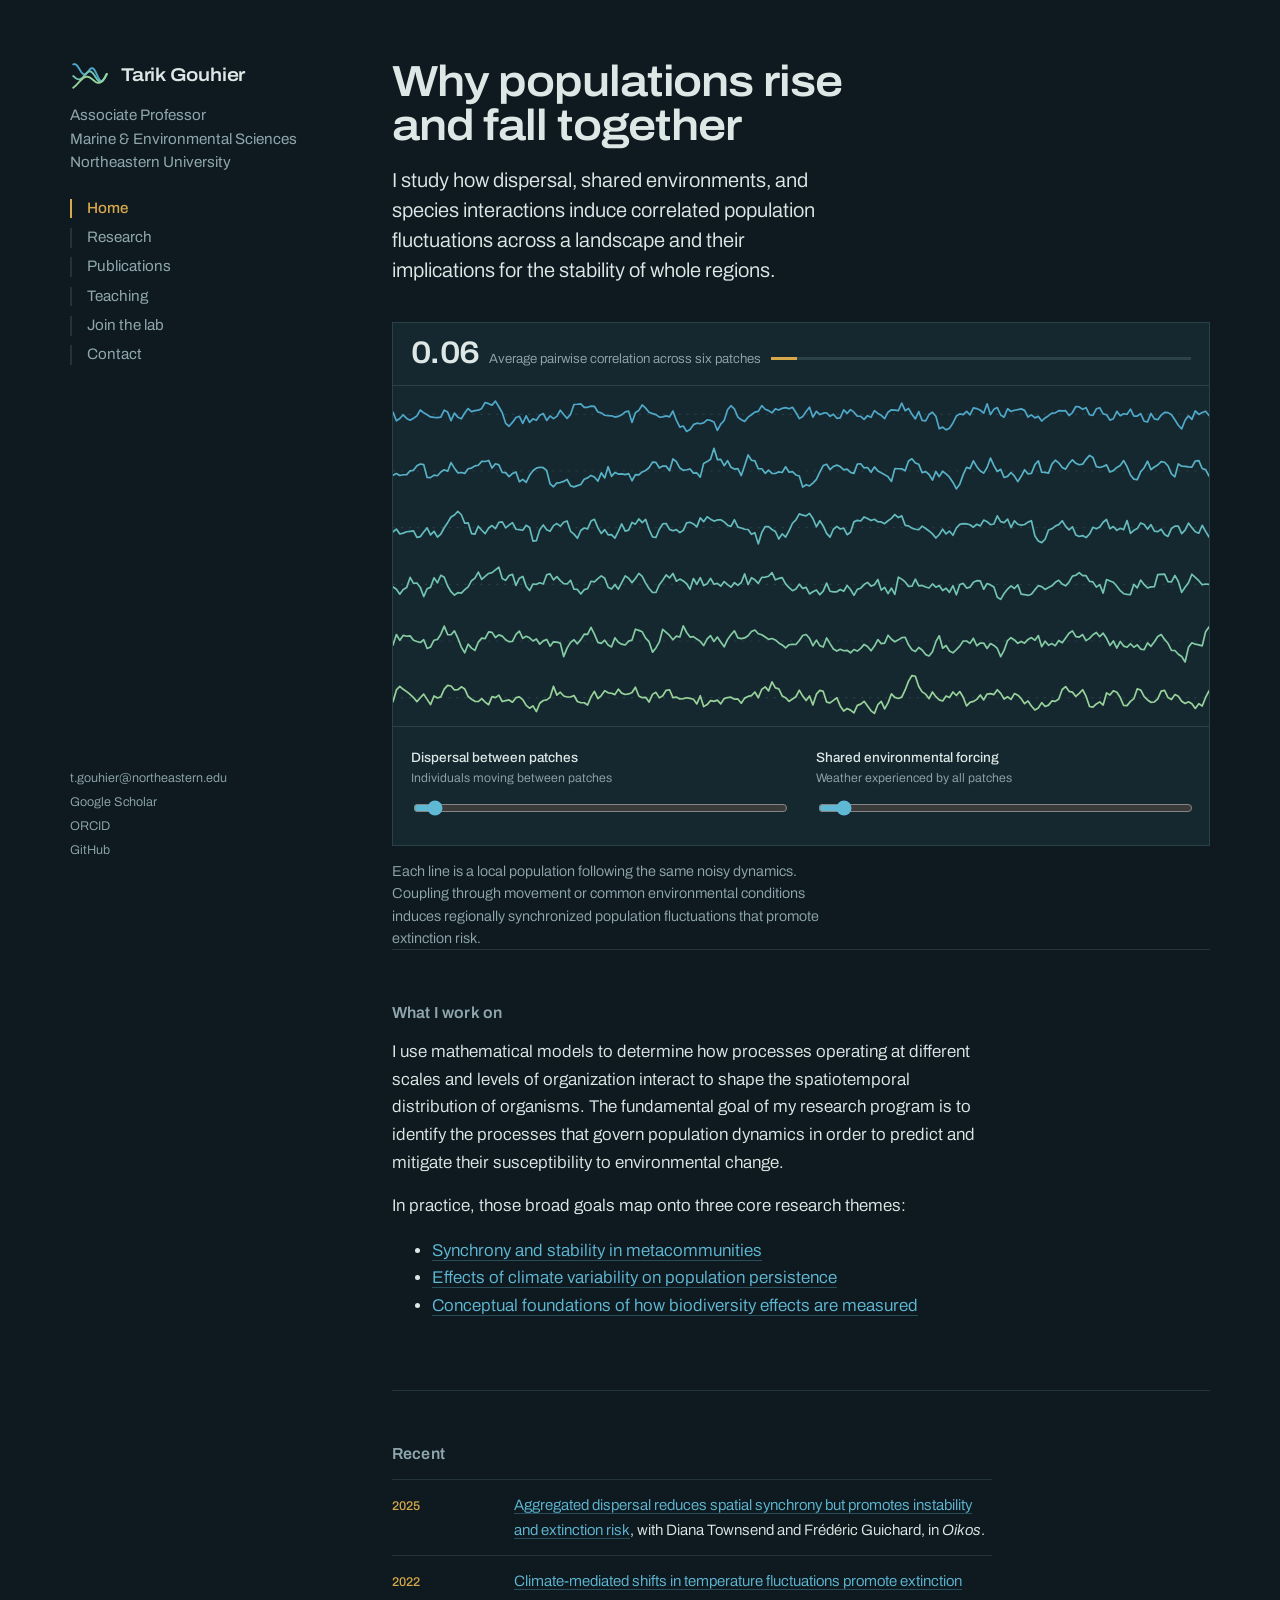
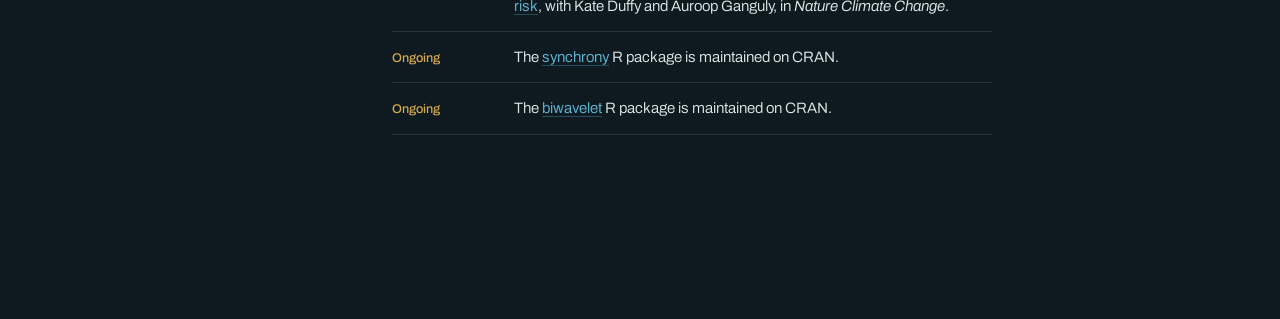
==== index.html @ b78d649b "Update index.html" ====
<!DOCTYPE html>
<html lang="en">
<head>
<meta charset="utf-8">
<meta name="viewport" content="width=device-width, initial-scale=1">
<title>Tarik Gouhier — Theoretical Population Biology</title>
<meta name="description" content="Theoretical Population Biologist at Northeastern University working on spatial population dynamics, synchrony, and the theory behind biodiversity-ecosystem functioning research.">
<link rel="preconnect" href="https://fonts.googleapis.com">
<link rel="preconnect" href="https://fonts.gstatic.com" crossorigin>
<link href="https://fonts.googleapis.com/css2?family=Archivo:ital,wdth,wght@0,100..125,300..700;1,100..125,400..600&display=swap" rel="stylesheet">
<link rel="icon" href="logo.svg" type="image/svg+xml">
<link rel="stylesheet" href="styles.css">
</head>
<body>
<div class="shell">

  <header class="rail">
    <a class="brand" href="index.html" aria-label="Tarik Gouhier — home">
      <svg class="logomark" viewBox="0 0 44 44" aria-hidden="true" focusable="false">
        <path d="M3.50 9.17 L4.01 9.03 L4.53 8.96 L5.04 8.97 L5.56 9.07 L6.07 9.27 L6.58 9.56 L7.10 9.96 L7.61 10.44 L8.12 11.02 L8.64 11.68 L9.15 12.41 L9.67 13.19 L10.18 14.00 L10.69 14.84 L11.21 15.68 L11.72 16.50 L12.24 17.28 L12.75 18.00 L13.26 18.65 L13.78 19.20 L14.29 19.65 L14.81 19.98 L15.32 20.18 L15.83 20.26 L16.35 20.21 L16.86 20.04 L17.38 19.75 L17.89 19.35 L18.40 18.86 L18.92 18.29 L19.43 17.67 L19.94 17.02 L20.46 16.36 L20.97 15.71 L21.49 15.10 L22.00 14.55 L22.51 14.08 L23.03 13.72 L23.54 13.47 L24.06 13.35 L24.57 13.38 L25.08 13.56 L25.60 13.88 L26.11 14.36 L26.62 14.97 L27.14 15.71 L27.65 16.57 L28.17 17.53 L28.68 18.55 L29.19 19.63 L29.71 20.74 L30.22 21.84 L30.74 22.92 L31.25 23.94 L31.76 24.88 L32.28 25.71 L32.79 26.42 L33.31 26.99 L33.82 27.40 L34.33 27.65 L34.85 27.72 L35.36 27.61 L35.88 27.34 L36.39 26.91 L36.90 26.33 L37.42 25.61 L37.93 24.78 L38.44 23.86 L38.96 22.87 L39.47 21.84 L39.99 20.80 L40.50 19.78" stroke="#4FA8C9"/>
        <path d="M3.50 22.00 L4.01 22.41 L4.53 22.83 L5.04 23.25 L5.56 23.67 L6.07 24.06 L6.58 24.43 L7.10 24.77 L7.61 25.06 L8.12 25.31 L8.64 25.50 L9.15 25.63 L9.67 25.69 L10.18 25.69 L10.69 25.62 L11.21 25.48 L11.72 25.26 L12.24 24.98 L12.75 24.63 L13.26 24.22 L13.78 23.76 L14.29 23.25 L14.81 22.71 L15.32 22.13 L15.83 21.54 L16.35 20.94 L16.86 20.34 L17.38 19.76 L17.89 19.21 L18.40 18.70 L18.92 18.23 L19.43 17.83 L19.94 17.49 L20.46 17.23 L20.97 17.05 L21.49 16.96 L22.00 16.96 L22.51 17.06 L23.03 17.25 L23.54 17.54 L24.06 17.91 L24.57 18.37 L25.08 18.91 L25.60 19.52 L26.11 20.19 L26.62 20.90 L27.14 21.65 L27.65 22.43 L28.17 23.21 L28.68 23.98 L29.19 24.73 L29.71 25.45 L30.22 26.11 L30.74 26.72 L31.25 27.24 L31.76 27.68 L32.28 28.02 L32.79 28.26 L33.31 28.38 L33.82 28.39 L34.33 28.28 L34.85 28.05 L35.36 27.70 L35.88 27.24 L36.39 26.68 L36.90 26.02 L37.42 25.27 L37.93 24.45 L38.44 23.57 L38.96 22.64 L39.47 21.69 L39.99 20.73 L40.50 19.78" stroke="#72C3B0"/>
        <path d="M3.50 34.83 L4.01 34.48 L4.53 34.09 L5.04 33.68 L5.56 33.24 L6.07 32.78 L6.58 32.30 L7.10 31.79 L7.61 31.27 L8.12 30.74 L8.64 30.19 L9.15 29.64 L9.67 29.08 L10.18 28.52 L10.69 27.97 L11.21 27.42 L11.72 26.89 L12.24 26.38 L12.75 25.88 L13.26 25.41 L13.78 24.97 L14.29 24.56 L14.81 24.19 L15.32 23.86 L15.83 23.57 L16.35 23.32 L16.86 23.12 L17.38 22.97 L17.89 22.87 L18.40 22.82 L18.92 22.82 L19.43 22.88 L19.94 22.98 L20.46 23.12 L20.97 23.32 L21.49 23.56 L22.00 23.83 L22.51 24.15 L23.03 24.49 L23.54 24.86 L24.06 25.25 L24.57 25.66 L25.08 26.08 L25.60 26.51 L26.11 26.93 L26.62 27.34 L27.14 27.74 L27.65 28.12 L28.17 28.46 L28.68 28.77 L29.19 29.05 L29.71 29.27 L30.22 29.44 L30.74 29.56 L31.25 29.61 L31.76 29.60 L32.28 29.52 L32.79 29.37 L33.31 29.15 L33.82 28.85 L34.33 28.48 L34.85 28.04 L35.36 27.54 L35.88 26.96 L36.39 26.32 L36.90 25.63 L37.42 24.89 L37.93 24.10 L38.44 23.27 L38.96 22.42 L39.47 21.54 L39.99 20.66 L40.50 19.78" stroke="#98D29A"/>
      </svg>
      <span class="brandname">Tarik Gouhier</span>
    </a>
    <p class="role">Associate Professor<br>Marine &amp; Environmental Sciences<br>Northeastern University</p>
    <nav class="railnav" aria-label="Sections">
      <a href="index.html" aria-current="page">Home</a>
      <a href="research.html">Research</a>
      <a href="publications.html">Publications</a>
      <a href="teaching.html">Teaching</a>
      <a href="join.html">Join the lab</a>
      <a href="contact.html">Contact</a>
    </nav>
    <div class="railfoot">
      <a href="mailto:t.gouhier@northeastern.edu">t.gouhier@northeastern.edu</a>
      <a href="https://scholar.google.com/citations?user=Rg4O5YQAAAAJ">Google Scholar</a>
      <a href="https://orcid.org/0000-0002-9537-7358">ORCID</a>
      <a href="https://github.com/tgouhier">GitHub</a>
    </div>
  </header>

  <main>
    <section class="hero">
      <h1>Why populations rise and fall together</h1>
      <p class="lede">I study how dispersal, shared environments, and species interactions induce correlated population fluctuations across a landscape and their implications for the stability of whole regions.</p>

      <figure class="model">
        <div class="readout">
          <span class="val" id="syncVal">0.08</span>
          <span>Average pairwise correlation across six patches</span>
          <span class="meter" aria-hidden="true"><i id="syncBar"></i></span>
        </div>

        <svg class="plot" id="plot" viewBox="0 0 720 300" role="img" aria-labelledby="plotTitle">
          <title id="plotTitle">Six simulated population time series that synchronize as dispersal or shared environmental forcing increases</title>
          <g id="baselines"></g>
          <g id="traces"></g>
        </svg>

        <div class="controls">
          <div class="ctrl">
            <label for="disp">Dispersal between patches</label>
            <span class="hint">Individuals moving between patches</span>
            <input id="disp" type="range" min="0" max="0.5" step="0.01" value="0.02" aria-describedby="syncVal">
          </div>
          <div class="ctrl">
            <label for="moran">Shared environmental forcing</label>
            <span class="hint">Weather experienced by all patches</span>
            <input id="moran" type="range" min="0" max="1" step="0.01" value="0.05" aria-describedby="syncVal">
          </div>
        </div>
      </figure>
      <figcaption>Each line is a local population following the same noisy dynamics. Coupling through movement or common environmental conditions induces regionally synchronized population fluctuations that promote extinction risk.</figcaption>
    </section>

    <section class="block">
      <h2 class="blockhead">What I work on</h2>
      <div class="measure">
        <p>I use mathematical models to determine how processes operating at different scales and levels of organization interact to shape the spatiotemporal distribution of organisms. The fundamental goal of my research program is to identify the processes that govern population dynamics in order to predict and mitigate their susceptibility to environmental change.</p>
        <p>In practice, those broad goals map onto three core research themes: 
          <ul>
            <li><a href="research.html#synchrony">Synchrony and stability in metacommunities</a></li>
            <li><a href="research.html#extinction">Effects of climate variability on population persistence</a></li>
            <li><a href="research.html#bef">Conceptual foundations of how biodiversity effects are measured</a></li>
          </ul>
      </div>
    </section>

    <section class="block">
      <h2 class="blockhead">Recent</h2>
      <ul class="now">
        <li><span class="when">2025</span><span><a href="https://nsojournals.onlinelibrary.wiley.com/doi/10.1111/oik.11032">Aggregated dispersal reduces spatial synchrony but promotes instability and extinction risk</a>, with Diana Townsend and Frédéric Guichard, in <em>Oikos</em>.</span></li>
        <li><span class="when">2022</span><span><a href="https://doi.org/10.1038/s41558-022-01490-7">Climate-mediated shifts in temperature fluctuations promote extinction risk</a>, with Kate Duffy and Auroop Ganguly, in <em>Nature Climate Change</em>.</span></li>
        <li><span class="when">Ongoing</span><span>The <a href="https://github.com/tgouhier/synchrony">synchrony</a> R package is maintained on CRAN.</span></li>
        <li><span class="when">Ongoing</span><span>The <a href="https://github.com/tgouhier/biwavelet">biwavelet</a> R package is maintained on CRAN.</span></li>
      </ul>
    </section>
  </main>
</div>
<script src="model.js"></script>
</body>
</html>
---- styles.css ----
/* =========================================================
   Tarik [Lastname] — site styles
   Deep-water dark theme. One family (Archivo), contrast by
   width and weight rather than by mixing typefaces.
   ========================================================= */

:root{
  --deep:#0E1A20;
  --surface:#152830;
  --line:rgba(150,190,195,.16);
  --line-strong:rgba(150,190,195,.30);
  --text:#DDE7E5;
  --muted:#8FA6AC;
  --tide:#5FB8D4;
  --verd:#7FCBB4;
  --brass:#D8A94A;
  --font:"Archivo","Helvetica Neue",Arial,system-ui,sans-serif;
}

*{box-sizing:border-box}
html{-webkit-text-size-adjust:100%;scroll-behavior:smooth}

body{
  margin:0;
  background:var(--deep);
  color:var(--text);
  font-family:var(--font);
  font-size:17px;
  line-height:1.62;
  font-weight:350;
  font-stretch:100%;
  -webkit-font-smoothing:antialiased;
}

::selection{background:rgba(95,184,212,.28)}

a{color:var(--tide);text-decoration:none;border-bottom:1px solid rgba(95,184,212,.32)}
a:hover{border-bottom-color:var(--tide)}
a:focus-visible,button:focus-visible,input:focus-visible{
  outline:2px solid var(--brass);outline-offset:3px;border-radius:2px;
}

h1,h2,h3{
  font-weight:600;
  font-stretch:112%;
  letter-spacing:-.012em;
  line-height:1.14;
  margin:0;
}

p{margin:0 0 1rem}
p:last-child{margin-bottom:0}

/* ---------- shell + rail ---------- */
.shell{max-width:1220px;margin:0 auto;padding:0 22px}
@media (min-width:960px){
  .shell{display:grid;grid-template-columns:246px minmax(0,1fr);gap:76px;padding:0 40px}
}

.rail{padding:26px 0 6px;border-bottom:1px solid var(--line)}
@media (min-width:960px){
  .rail{position:sticky;top:0;height:100vh;padding:56px 0 38px;border-bottom:0;display:flex;flex-direction:column}
}

.brand{display:flex;align-items:center;gap:11px;border:0;margin-bottom:.5rem;width:max-content}
.logomark{flex:0 0 auto;width:40px;height:40px;overflow:visible}
.logomark path{fill:none;stroke-width:2.1;stroke-linecap:round;stroke-linejoin:round}
.brandname{
  font-size:1.16rem;font-weight:600;font-stretch:112%;
  letter-spacing:-.012em;line-height:1.15;color:var(--text);
}
.brand:hover .brandname{color:var(--tide)}

.role{font-size:.95rem;color:var(--muted);line-height:1.55;margin:0 0 1.5rem;font-weight:400}

.railnav{font-size:.95rem;display:flex;flex-wrap:wrap;gap:.5rem 1.15rem;margin-bottom:1.2rem}
.railnav a{border:0;color:var(--muted);font-weight:400}
.railnav a:hover{color:var(--text)}
.railnav a[aria-current="page"]{color:var(--brass);font-weight:500}
@media (min-width:960px){
  .railnav{flex-direction:column;gap:.6rem;margin-bottom:auto}
  .railnav a{padding-left:15px;border-left:2px solid var(--line);line-height:1.3}
  .railnav a:hover{border-left-color:var(--line-strong)}
  .railnav a[aria-current="page"]{border-left-color:var(--brass)}
}

.railfoot{font-size:.79rem;color:var(--muted);line-height:1.9;padding-top:1rem}
.railfoot a{border:0;display:block;color:var(--muted);width:max-content}
.railfoot a:hover{color:var(--tide)}

/* ---------- page body ---------- */
main{padding:38px 0 110px}
@media (min-width:960px){main{padding:60px 0 130px}}

.measure{max-width:60ch}
.pagetitle{font-size:clamp(2rem,4.4vw,2.9rem);line-height:1.05;letter-spacing:-.022em;margin-bottom:1rem}
.standfirst{font-size:1.08rem;line-height:1.55;color:var(--muted);max-width:50ch;margin-bottom:2.8rem;font-weight:350}

.block{padding:42px 0;border-top:1px solid var(--line)}
.block:first-of-type{border-top:0;padding-top:0}
@media (min-width:960px){.block{padding:54px 0}}
.blockhead{font-size:1rem;font-weight:600;font-stretch:100%;letter-spacing:.01em;color:var(--muted);margin:0 0 1rem}

/* ---------- home hero ---------- */
.hero h1{
  font-size:clamp(1.5rem,3.4vw,3.7rem);line-height:1;
  letter-spacing:-.026em;margin-bottom:1.1rem;max-width:18ch;font-weight:600;
}
.lede{font-size:clamp(1.05rem,1.9vw,1.26rem);line-height:1.5;max-width:38ch;margin:0 0 2.3rem;color:var(--text);font-weight:350}
.lede em{font-style:normal;color:var(--verd)}

/* ---------- model figure ---------- */
.model{margin:0;border:1px solid var(--line);background:var(--surface)}
.plot{display:block;width:100%;height:auto}
.plot .trace{fill:none;stroke-width:1.5;stroke-linejoin:round;stroke-linecap:round}
.plot .base{stroke:rgba(150,190,195,.14);stroke-width:1;stroke-dasharray:2 5}

.readout{
  display:flex;align-items:baseline;gap:.65rem;flex-wrap:wrap;
  padding:15px 18px;border-bottom:1px solid var(--line);
  font-size:.83rem;color:var(--muted);
}
.readout .val{
  font-size:1.95rem;line-height:1;color:var(--text);font-weight:600;font-stretch:112%;
  font-variant-numeric:tabular-nums;min-width:3.2ch;letter-spacing:-.02em;
}
.meter{flex:1 1 110px;height:3px;background:rgba(150,190,195,.18);position:relative;min-width:90px;top:-3px}
.meter i{position:absolute;inset:0 auto 0 0;background:var(--brass);width:0;transition:width .18s ease}

.controls{display:grid;gap:20px;padding:20px 18px;border-top:1px solid var(--line)}
@media (min-width:620px){.controls{grid-template-columns:1fr 1fr;gap:30px}}
.ctrl label{display:block;font-size:.85rem;font-weight:500;margin-bottom:.1rem;color:var(--text)}
.ctrl .hint{font-size:.77rem;color:var(--muted);display:block;margin-bottom:.6rem;line-height:1.4}
input[type=range]{width:100%;accent-color:var(--tide);cursor:pointer;background:transparent}

figcaption{margin-top:14px;font-size:.9rem;line-height:1.55;color:var(--muted);max-width:58ch}

/* ---------- home: current work ---------- */
.now{list-style:none;margin:0;padding:0;max-width:60ch}
.now li{padding:13px 0;border-bottom:1px solid var(--line);display:grid;gap:.2rem 1.1rem;font-size:.94rem}
.now li:first-child{border-top:1px solid var(--line)}
@media (min-width:620px){.now li{grid-template-columns:6.5rem minmax(0,1fr);align-items:baseline}}
.now .when{font-size:.79rem;color:var(--brass);font-weight:500}

/* ---------- research ---------- */
.topic{margin-bottom:2.6rem;max-width:60ch}
.topic:last-child{margin-bottom:0}
.topic h3{font-size:1.32rem;margin-bottom:.55rem;color: var(--tide)}
.topic .tag{font-size:.78rem;color:var(--muted);display:block;margin-top:.7rem;line-height:1.5}

.qlist{list-style:none;margin:0;padding:0;max-width:60ch}
.qlist li{padding-left:1.4rem;position:relative;margin-bottom:.7rem;font-size:.97rem}
.qlist li::before{content:"";position:absolute;left:0;top:.75em;width:8px;height:1px;background:var(--verd)}

/* ---------- publications ---------- */
.pubs{list-style:none;margin:0;padding:0;max-width:64ch}
.pub{padding:15px 0;border-bottom:1px solid var(--line);font-size:.94rem;line-height:1.5}
.pub:first-child{border-top:1px solid var(--line)}
@media (min-width:620px){
  .pub{display:grid;grid-template-columns:4.6rem minmax(0,1fr);gap:1rem;align-items:baseline}
}
.yr{font-size:.83rem;color:var(--muted);font-variant-numeric:tabular-nums}
.pub .title{display:block;margin-bottom:.2rem;font-weight:500}
.pub .title a{color:var(--text);border-bottom:1px solid transparent}
.pub .title a:hover{color:var(--tide);border-bottom-color:rgba(95,184,212,.45)}
.pub .src{color:var(--muted);font-style:italic}
.pub .authors{color:var(--muted);font-size:.9rem;display:block}
.me{color:var(--text);font-weight:600;font-style:normal}
.pub .links{font-size:.78rem;margin-top:.35rem;display:block}
.pub .links a{color:var(--verd);border-bottom-color:rgba(127,203,180,.3);margin-right:.9rem}

/* ---------- teaching ---------- */
.course{padding:18px 0;border-bottom:1px solid var(--line);max-width:60ch}
.course:first-of-type{border-top:1px solid var(--line)}
/*.course h3{font-size:1.08rem;margin-bottom:.25rem} */
.course h3 {font-size: 1.32rem;margin-bottom: .55rem;color: var(--tide)}
/* .course p{margin:0;font-size:.93rem;color:var(--muted)} */
.course .code{font-size:.78rem;color:var(--brass);display:block;margin-bottom:.25rem;font-weight:500}
.course .term{font-size:.78rem;color:var(--muted);display:block;margin-top:.4rem}

/* ---------- generic panel ---------- */
.panel{background:var(--surface);border:1px solid var(--line);padding:24px;max-width:60ch}
.panel h3{font-size:.84rem;font-weight:600;font-stretch:100%;color:var(--brass);margin-bottom:.7rem}

/* ---------- contact ---------- */
.cgrid{display:grid;gap:1.8rem;max-width:60ch}
@media (min-width:620px){.cgrid{grid-template-columns:1fr 1fr}}
.cgrid h3{font-size:1rem;font-weight:600;font-stretch:100%;color:var(--muted);margin-bottom:.35rem}
.cgrid p{margin:0;font-size:.94rem;line-height:1.6}

.colophon{font-size:.78rem;color:var(--muted);padding-top:44px;line-height:1.7;max-width:58ch}
.colophon a{color:var(--muted)}

@media (prefers-reduced-motion:reduce){
  html{scroll-behavior:auto}
  *{animation:none!important;transition:none!important}
}
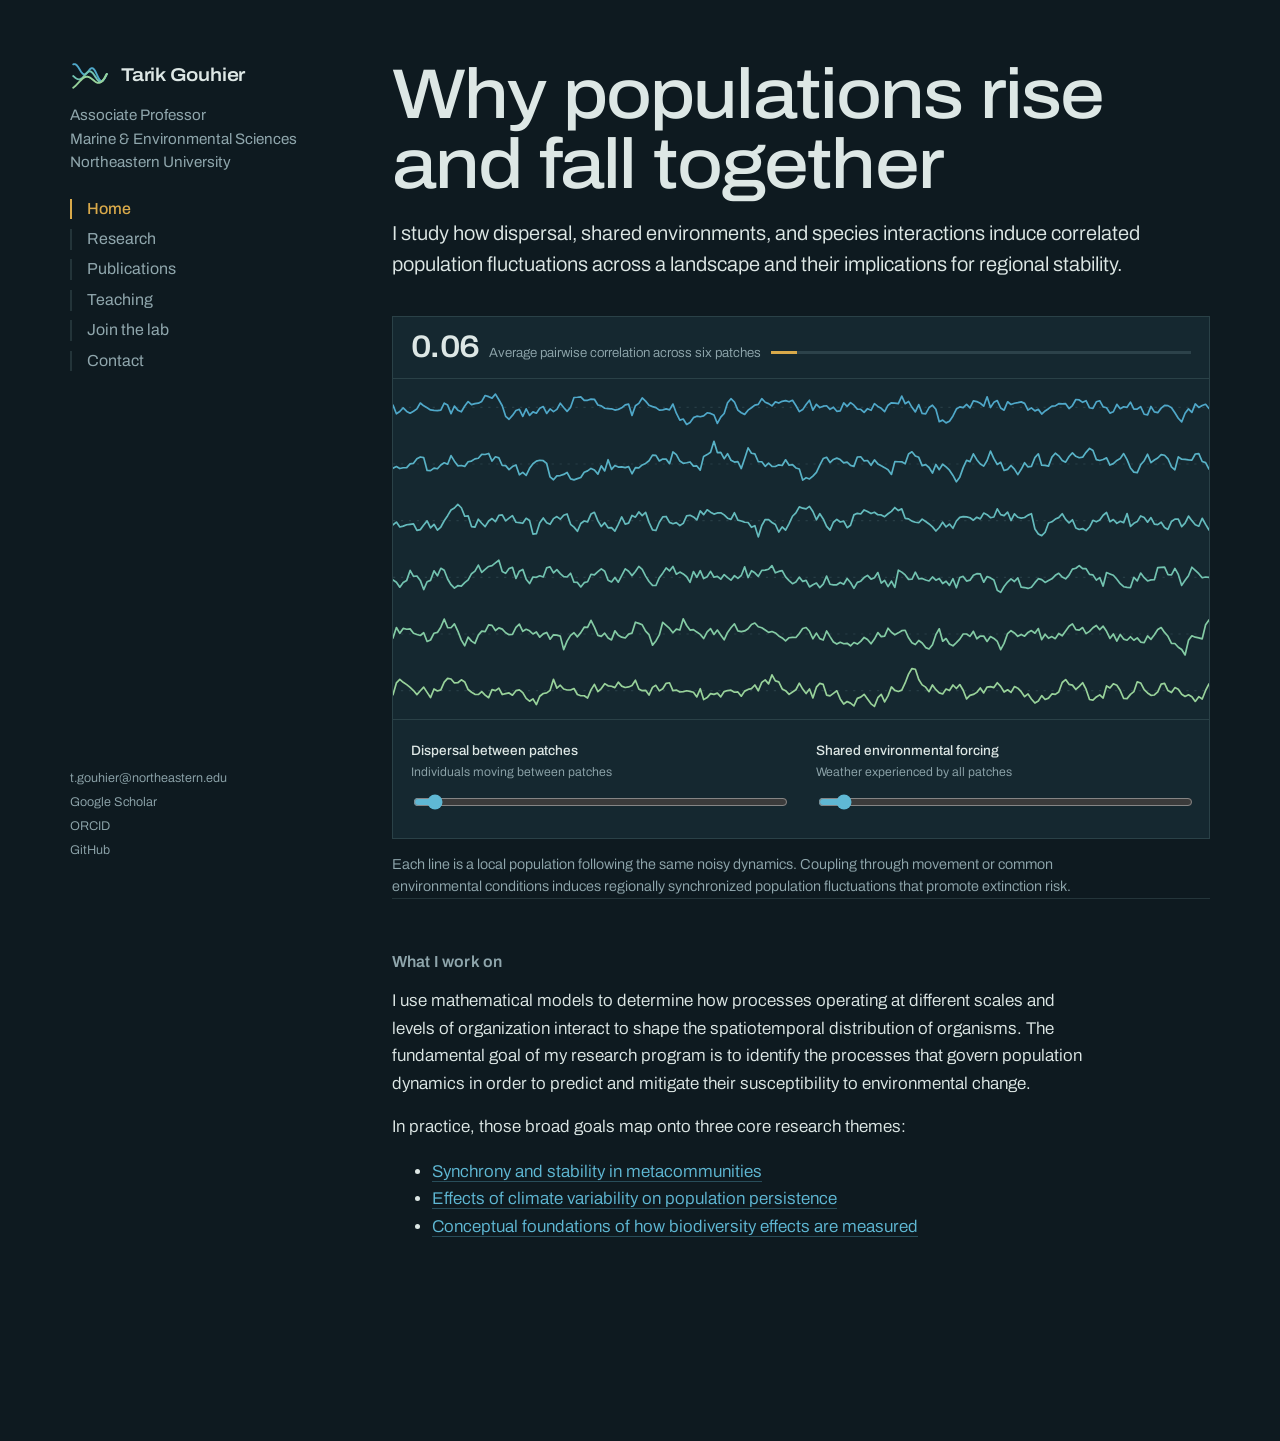
==== commit 38cf54f6: "Update" ====
--- a/index.html
+++ b/index.html
@@ -43,7 +43,7 @@
   <main>
     <section class="hero">
       <h1>Why populations rise and fall together</h1>
-      <p class="lede">I study how dispersal, shared environments, and species interactions induce correlated population fluctuations across a landscape and their implications for the stability of whole regions.</p>
+      <p class="lede">I study how dispersal, shared environments, and species interactions induce correlated population fluctuations across a landscape and their implications for regional stability.</p>
 
       <figure class="model">
         <div class="readout">
@@ -87,7 +87,7 @@
       </div>
     </section>
 
-    <section class="block">
+    <!-- <section class="block">
       <h2 class="blockhead">Recent</h2>
       <ul class="now">
         <li><span class="when">2025</span><span><a href="https://nsojournals.onlinelibrary.wiley.com/doi/10.1111/oik.11032">Aggregated dispersal reduces spatial synchrony but promotes instability and extinction risk</a>, with Diana Townsend and Frédéric Guichard, in <em>Oikos</em>.</span></li>
@@ -95,7 +95,7 @@
         <li><span class="when">Ongoing</span><span>The <a href="https://github.com/tgouhier/synchrony">synchrony</a> R package is maintained on CRAN.</span></li>
         <li><span class="when">Ongoing</span><span>The <a href="https://github.com/tgouhier/biwavelet">biwavelet</a> R package is maintained on CRAN.</span></li>
       </ul>
-    </section>
+    </section> -->
   </main>
 </div>
 <script src="model.js"></script>
--- a/styles.css
+++ b/styles.css
@@ -73,7 +73,7 @@
 
 .role{font-size:.95rem;color:var(--muted);line-height:1.55;margin:0 0 1.5rem;font-weight:400}
 
-.railnav{font-size:.95rem;display:flex;flex-wrap:wrap;gap:.5rem 1.15rem;margin-bottom:1.2rem}
+.railnav{font-size:1rem;display:flex;flex-wrap:wrap;gap:.5rem 1.15rem;margin-bottom:1.2rem}
 .railnav a{border:0;color:var(--muted);font-weight:400}
 .railnav a:hover{color:var(--text)}
 .railnav a[aria-current="page"]{color:var(--brass);font-weight:500}
@@ -92,9 +92,9 @@
 main{padding:38px 0 110px}
 @media (min-width:960px){main{padding:60px 0 130px}}
 
-.measure{max-width:60ch}
+.measure{max-width:70ch}
 .pagetitle{font-size:clamp(2rem,4.4vw,2.9rem);line-height:1.05;letter-spacing:-.022em;margin-bottom:1rem}
-.standfirst{font-size:1.08rem;line-height:1.55;color:var(--muted);max-width:50ch;margin-bottom:2.8rem;font-weight:350}
+.standfirst{font-size:1.08rem;line-height:1.55;color:var(--muted);max-width:75ch;margin-bottom:2.8rem;font-weight:350}
 
 .block{padding:42px 0;border-top:1px solid var(--line)}
 .block:first-of-type{border-top:0;padding-top:0}
@@ -103,10 +103,10 @@
 
 /* ---------- home hero ---------- */
 .hero h1{
-  font-size:clamp(1.5rem,3.4vw,3.7rem);line-height:1;
-  letter-spacing:-.026em;margin-bottom:1.1rem;max-width:18ch;font-weight:600;
+  font-size:clamp(1.5rem,5.5vw,6.0rem);line-height:1;
+  letter-spacing:-.026em;margin-bottom:1.1rem;max-width:25ch;font-weight:500;
 }
-.lede{font-size:clamp(1.05rem,1.9vw,1.26rem);line-height:1.5;max-width:38ch;margin:0 0 2.3rem;color:var(--text);font-weight:350}
+.lede{font-size:clamp(1.05rem,1.9vw,1.26rem);line-height:1.5;max-width:90ch;margin:0 0 2.3rem;color:var(--text);font-weight:350}
 .lede em{font-style:normal;color:var(--verd)}
 
 /* ---------- model figure ---------- */
@@ -133,17 +133,17 @@
 .ctrl .hint{font-size:.77rem;color:var(--muted);display:block;margin-bottom:.6rem;line-height:1.4}
 input[type=range]{width:100%;accent-color:var(--tide);cursor:pointer;background:transparent}
 
-figcaption{margin-top:14px;font-size:.9rem;line-height:1.55;color:var(--muted);max-width:58ch}
+figcaption{margin-top:14px;font-size:.9rem;line-height:1.55;color:var(--muted);max-width:85ch}
 
 /* ---------- home: current work ---------- */
-.now{list-style:none;margin:0;padding:0;max-width:60ch}
+.now{list-style:none;margin:0;padding:0;max-width:70ch}
 .now li{padding:13px 0;border-bottom:1px solid var(--line);display:grid;gap:.2rem 1.1rem;font-size:.94rem}
 .now li:first-child{border-top:1px solid var(--line)}
 @media (min-width:620px){.now li{grid-template-columns:6.5rem minmax(0,1fr);align-items:baseline}}
 .now .when{font-size:.79rem;color:var(--brass);font-weight:500}
 
 /* ---------- research ---------- */
-.topic{margin-bottom:2.6rem;max-width:60ch}
+.topic{margin-bottom:2.6rem;max-width:70ch}
 .topic:last-child{margin-bottom:0}
 .topic h3{font-size:1.32rem;margin-bottom:.55rem;color: var(--tide)}
 .topic .tag{font-size:.78rem;color:var(--muted);display:block;margin-top:.7rem;line-height:1.5}
@@ -153,7 +153,7 @@
 .qlist li::before{content:"";position:absolute;left:0;top:.75em;width:8px;height:1px;background:var(--verd)}
 
 /* ---------- publications ---------- */
-.pubs{list-style:none;margin:0;padding:0;max-width:64ch}
+.pubs{list-style:none;margin:0;padding:0;max-width:70}
 .pub{padding:15px 0;border-bottom:1px solid var(--line);font-size:.94rem;line-height:1.5}
 .pub:first-child{border-top:1px solid var(--line)}
 @media (min-width:620px){
@@ -170,7 +170,7 @@
 .pub .links a{color:var(--verd);border-bottom-color:rgba(127,203,180,.3);margin-right:.9rem}
 
 /* ---------- teaching ---------- */
-.course{padding:18px 0;border-bottom:1px solid var(--line);max-width:60ch}
+.course{padding:18px 0;border-bottom:1px solid var(--line);max-width:70ch}
 .course:first-of-type{border-top:1px solid var(--line)}
 /*.course h3{font-size:1.08rem;margin-bottom:.25rem} */
 .course h3 {font-size: 1.32rem;margin-bottom: .55rem;color: var(--tide)}
@@ -179,7 +179,7 @@
 .course .term{font-size:.78rem;color:var(--muted);display:block;margin-top:.4rem}
 
 /* ---------- generic panel ---------- */
-.panel{background:var(--surface);border:1px solid var(--line);padding:24px;max-width:60ch}
+.panel{background:var(--surface);border:1px solid var(--line);padding:24px;max-width:70ch}
 .panel h3{font-size:.84rem;font-weight:600;font-stretch:100%;color:var(--brass);margin-bottom:.7rem}
 
 /* ---------- contact ---------- */
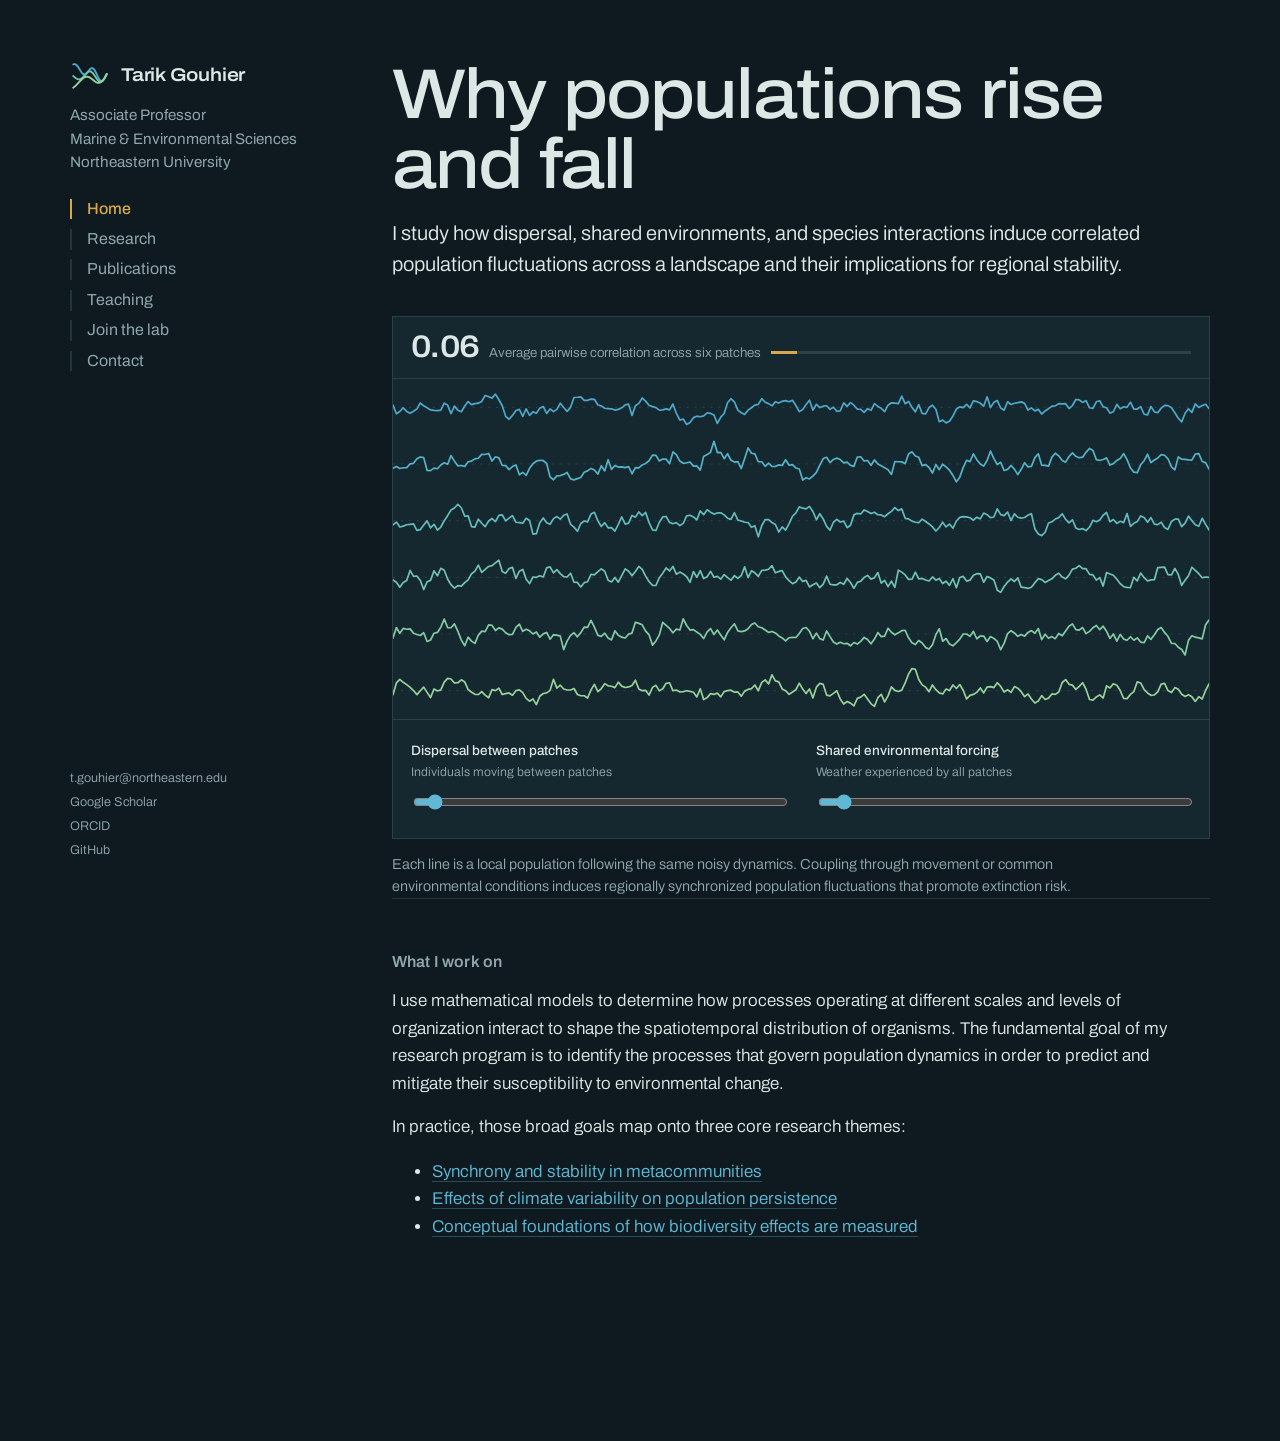
==== commit cb11b034: "Update" ====
--- a/index.html
+++ b/index.html
@@ -42,7 +42,7 @@
 
   <main>
     <section class="hero">
-      <h1>Why populations rise and fall together</h1>
+      <h1>Why populations rise and fall</h1>
       <p class="lede">I study how dispersal, shared environments, and species interactions induce correlated population fluctuations across a landscape and their implications for regional stability.</p>
 
       <figure class="model">
@@ -87,15 +87,6 @@
       </div>
     </section>
 
-    <!-- <section class="block">
-      <h2 class="blockhead">Recent</h2>
-      <ul class="now">
-        <li><span class="when">2025</span><span><a href="https://nsojournals.onlinelibrary.wiley.com/doi/10.1111/oik.11032">Aggregated dispersal reduces spatial synchrony but promotes instability and extinction risk</a>, with Diana Townsend and Frédéric Guichard, in <em>Oikos</em>.</span></li>
-        <li><span class="when">2022</span><span><a href="https://doi.org/10.1038/s41558-022-01490-7">Climate-mediated shifts in temperature fluctuations promote extinction risk</a>, with Kate Duffy and Auroop Ganguly, in <em>Nature Climate Change</em>.</span></li>
-        <li><span class="when">Ongoing</span><span>The <a href="https://github.com/tgouhier/synchrony">synchrony</a> R package is maintained on CRAN.</span></li>
-        <li><span class="when">Ongoing</span><span>The <a href="https://github.com/tgouhier/biwavelet">biwavelet</a> R package is maintained on CRAN.</span></li>
-      </ul>
-    </section> -->
   </main>
 </div>
 <script src="model.js"></script>
--- a/styles.css
+++ b/styles.css
@@ -92,9 +92,9 @@
 main{padding:38px 0 110px}
 @media (min-width:960px){main{padding:60px 0 130px}}
 
-.measure{max-width:70ch}
+.measure{max-width:80ch}
 .pagetitle{font-size:clamp(2rem,4.4vw,2.9rem);line-height:1.05;letter-spacing:-.022em;margin-bottom:1rem}
-.standfirst{font-size:1.08rem;line-height:1.55;color:var(--muted);max-width:75ch;margin-bottom:2.8rem;font-weight:350}
+.standfirst{font-size:1.08rem;line-height:1.55;color:var(--muted);max-width:80ch;margin-bottom:2.8rem;font-weight:350}
 
 .block{padding:42px 0;border-top:1px solid var(--line)}
 .block:first-of-type{border-top:0;padding-top:0}
@@ -143,7 +143,7 @@
 .now .when{font-size:.79rem;color:var(--brass);font-weight:500}
 
 /* ---------- research ---------- */
-.topic{margin-bottom:2.6rem;max-width:70ch}
+.topic{margin-bottom:2.6rem;max-width:80ch}
 .topic:last-child{margin-bottom:0}
 .topic h3{font-size:1.32rem;margin-bottom:.55rem;color: var(--tide)}
 .topic .tag{font-size:.78rem;color:var(--muted);display:block;margin-top:.7rem;line-height:1.5}
@@ -153,7 +153,7 @@
 .qlist li::before{content:"";position:absolute;left:0;top:.75em;width:8px;height:1px;background:var(--verd)}
 
 /* ---------- publications ---------- */
-.pubs{list-style:none;margin:0;padding:0;max-width:70}
+.pubs{list-style:none;margin:0;padding:0;max-width:80}
 .pub{padding:15px 0;border-bottom:1px solid var(--line);font-size:.94rem;line-height:1.5}
 .pub:first-child{border-top:1px solid var(--line)}
 @media (min-width:620px){
@@ -170,7 +170,7 @@
 .pub .links a{color:var(--verd);border-bottom-color:rgba(127,203,180,.3);margin-right:.9rem}
 
 /* ---------- teaching ---------- */
-.course{padding:18px 0;border-bottom:1px solid var(--line);max-width:70ch}
+.course{padding:18px 0;border-bottom:1px solid var(--line);max-width:80ch}
 .course:first-of-type{border-top:1px solid var(--line)}
 /*.course h3{font-size:1.08rem;margin-bottom:.25rem} */
 .course h3 {font-size: 1.32rem;margin-bottom: .55rem;color: var(--tide)}
@@ -179,7 +179,7 @@
 .course .term{font-size:.78rem;color:var(--muted);display:block;margin-top:.4rem}
 
 /* ---------- generic panel ---------- */
-.panel{background:var(--surface);border:1px solid var(--line);padding:24px;max-width:70ch}
+.panel{background:var(--surface);border:1px solid var(--line);padding:24px;max-width:80ch}
 .panel h3{font-size:.84rem;font-weight:600;font-stretch:100%;color:var(--brass);margin-bottom:.7rem}
 
 /* ---------- contact ---------- */
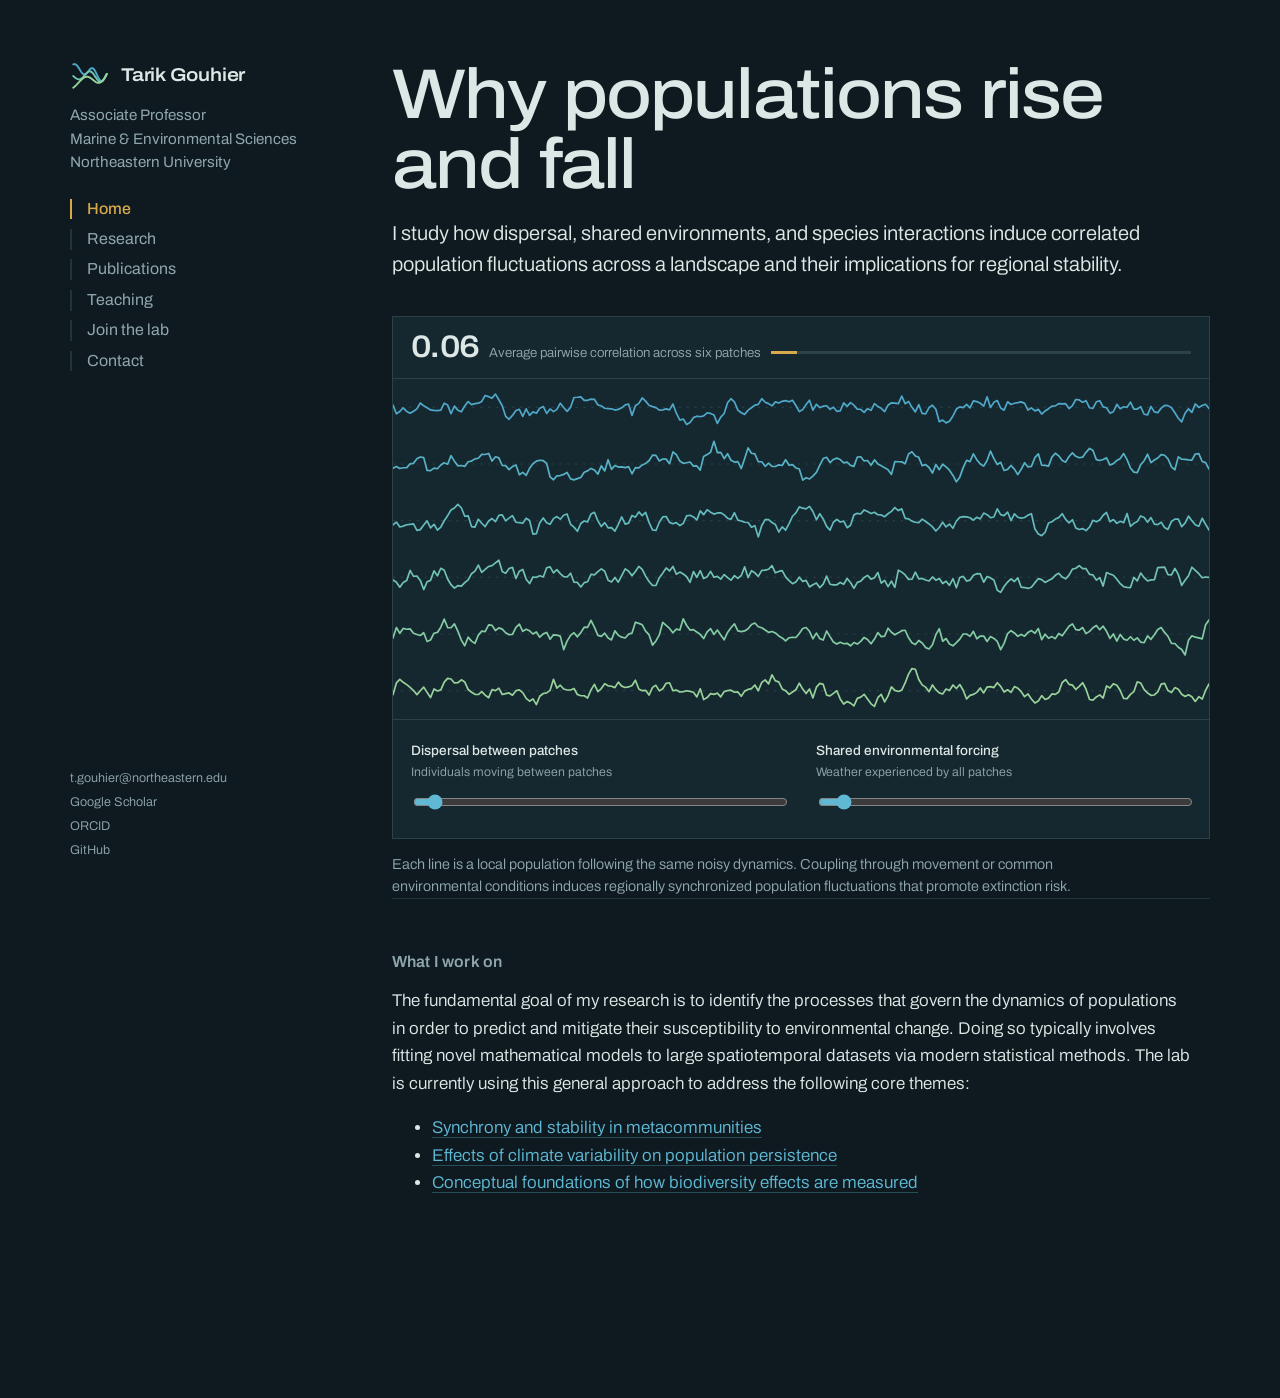
==== commit 46accca7: "Update index.html" ====
--- a/index.html
+++ b/index.html
@@ -77,8 +77,7 @@
     <section class="block">
       <h2 class="blockhead">What I work on</h2>
       <div class="measure">
-        <p>I use mathematical models to determine how processes operating at different scales and levels of organization interact to shape the spatiotemporal distribution of organisms. The fundamental goal of my research program is to identify the processes that govern population dynamics in order to predict and mitigate their susceptibility to environmental change.</p>
-        <p>In practice, those broad goals map onto three core research themes: 
+        <p>The fundamental goal of my research is to identify the processes that govern the dynamics of populations in order to predict and mitigate their susceptibility to environmental change. Doing so typically involves fitting novel mathematical models to large spatiotemporal datasets via modern statistical methods. The lab is currently using this general approach to address the following core themes:
           <ul>
             <li><a href="research.html#synchrony">Synchrony and stability in metacommunities</a></li>
             <li><a href="research.html#extinction">Effects of climate variability on population persistence</a></li>
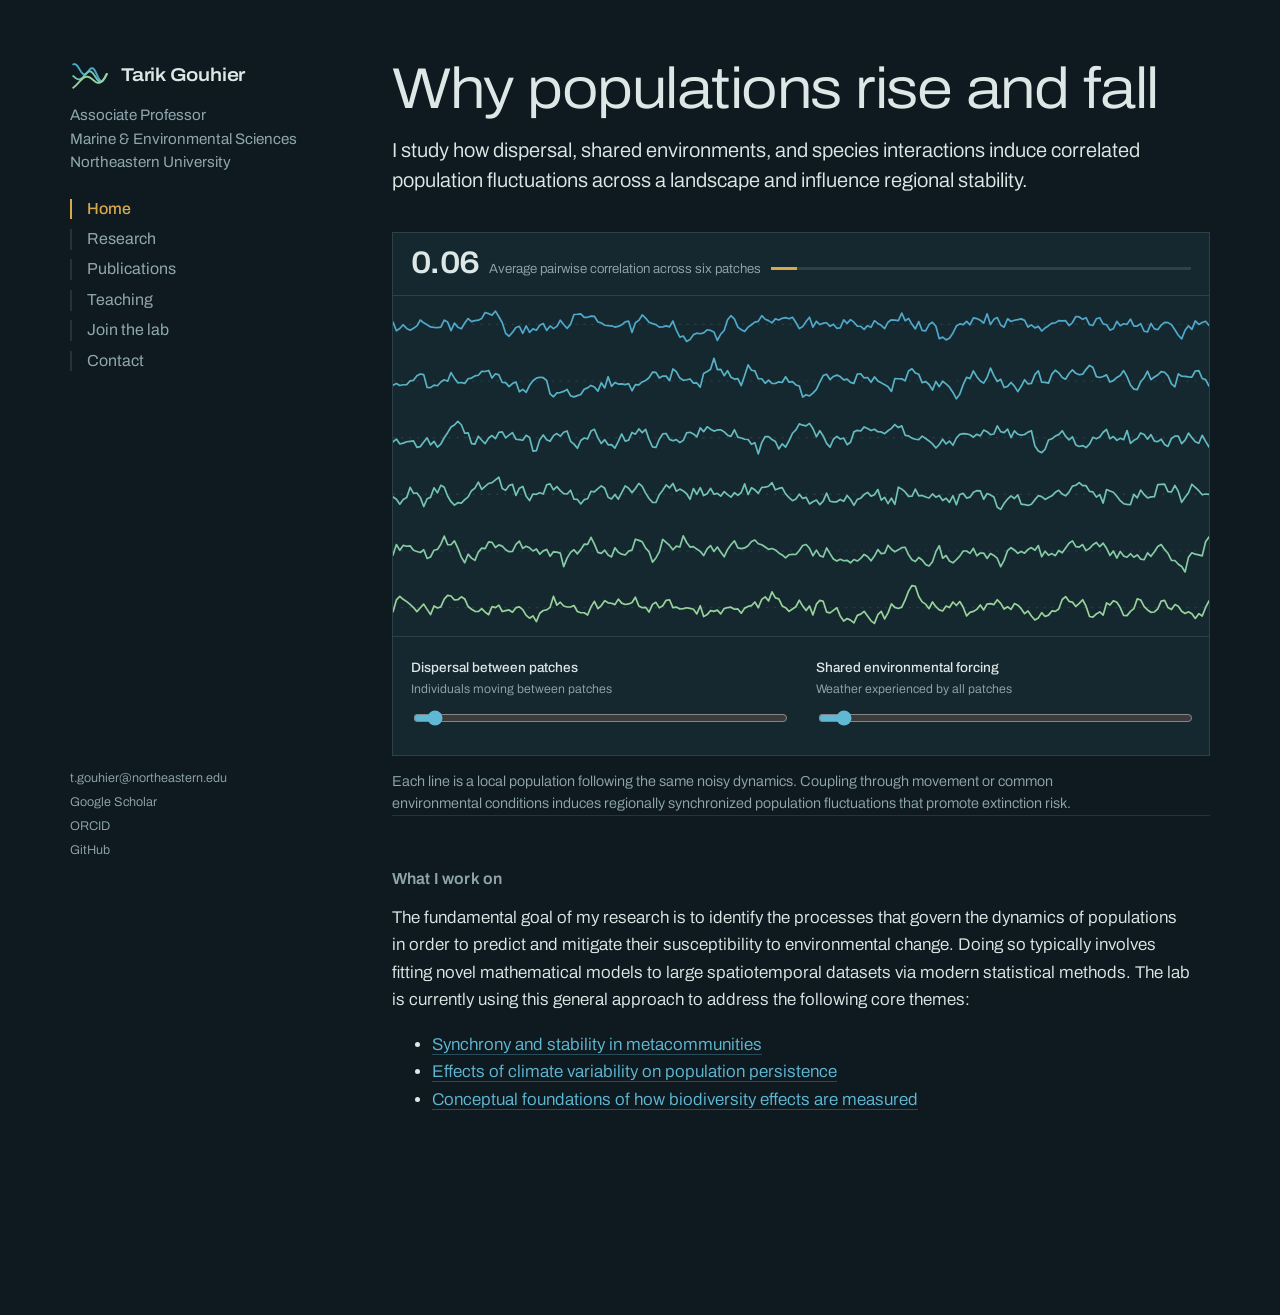
==== commit b29bb4c6: "Update index.html" ====
--- a/index.html
+++ b/index.html
@@ -43,7 +43,7 @@
   <main>
     <section class="hero">
       <h1>Why populations rise and fall</h1>
-      <p class="lede">I study how dispersal, shared environments, and species interactions induce correlated population fluctuations across a landscape and their implications for regional stability.</p>
+      <p class="lede">I study how dispersal, shared environments, and species interactions induce correlated population fluctuations across a landscape and influence regional stability.</p>
 
       <figure class="model">
         <div class="readout">
--- a/styles.css
+++ b/styles.css
@@ -103,8 +103,8 @@
 
 /* ---------- home hero ---------- */
 .hero h1{
-  font-size:clamp(1.5rem,5.5vw,6.0rem);line-height:1;
-  letter-spacing:-.026em;margin-bottom:1.1rem;max-width:25ch;font-weight:500;
+  font-size:clamp(1.5rem,5.5vw,3.6rem);line-height:1;
+  letter-spacing:-.026em;margin-bottom:1.1rem;max-width:25ch;font-weight:350;
 }
 .lede{font-size:clamp(1.05rem,1.9vw,1.26rem);line-height:1.5;max-width:90ch;margin:0 0 2.3rem;color:var(--text);font-weight:350}
 .lede em{font-style:normal;color:var(--verd)}
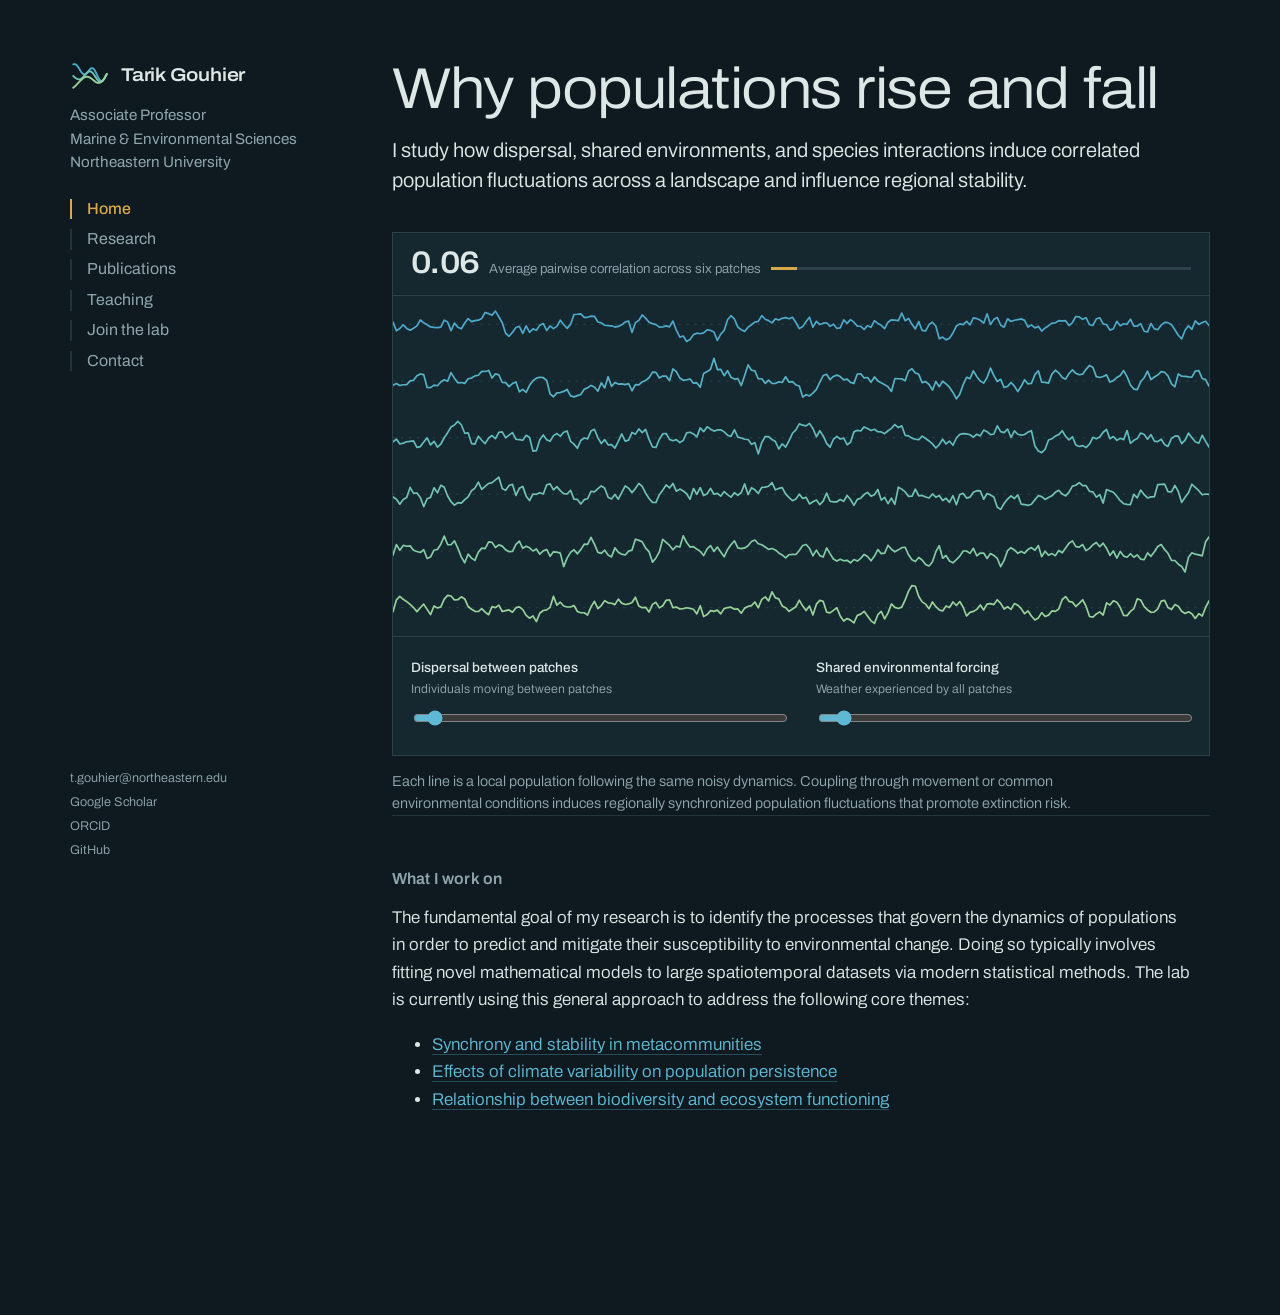
==== commit bf02c42c: "Update" ====
--- a/index.html
+++ b/index.html
@@ -81,7 +81,7 @@
           <ul>
             <li><a href="research.html#synchrony">Synchrony and stability in metacommunities</a></li>
             <li><a href="research.html#extinction">Effects of climate variability on population persistence</a></li>
-            <li><a href="research.html#bef">Conceptual foundations of how biodiversity effects are measured</a></li>
+            <li><a href="research.html#bef">Relationship between biodiversity and ecosystem functioning</a></li>
           </ul>
       </div>
     </section>
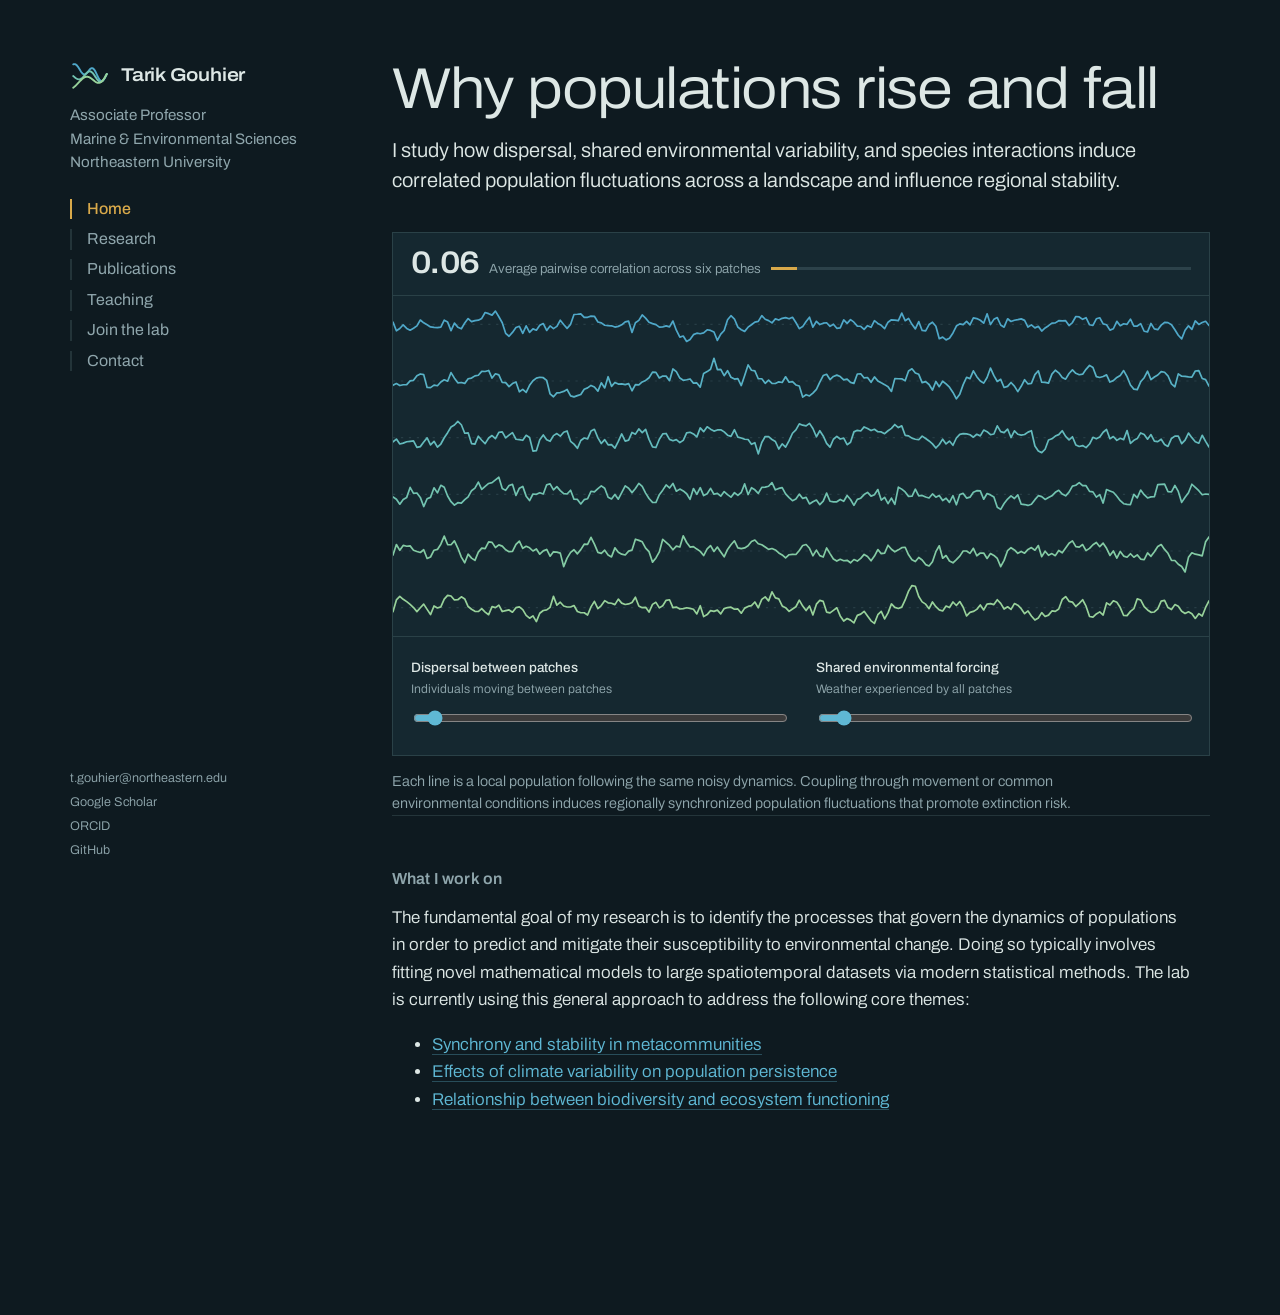
==== commit 2876ab1c: "Update" ====
--- a/index.html
+++ b/index.html
@@ -43,7 +43,7 @@
   <main>
     <section class="hero">
       <h1>Why populations rise and fall</h1>
-      <p class="lede">I study how dispersal, shared environments, and species interactions induce correlated population fluctuations across a landscape and influence regional stability.</p>
+      <p class="lede">I study how dispersal, shared environmental variability, and species interactions induce correlated population fluctuations across a landscape and influence regional stability.</p>
 
       <figure class="model">
         <div class="readout">
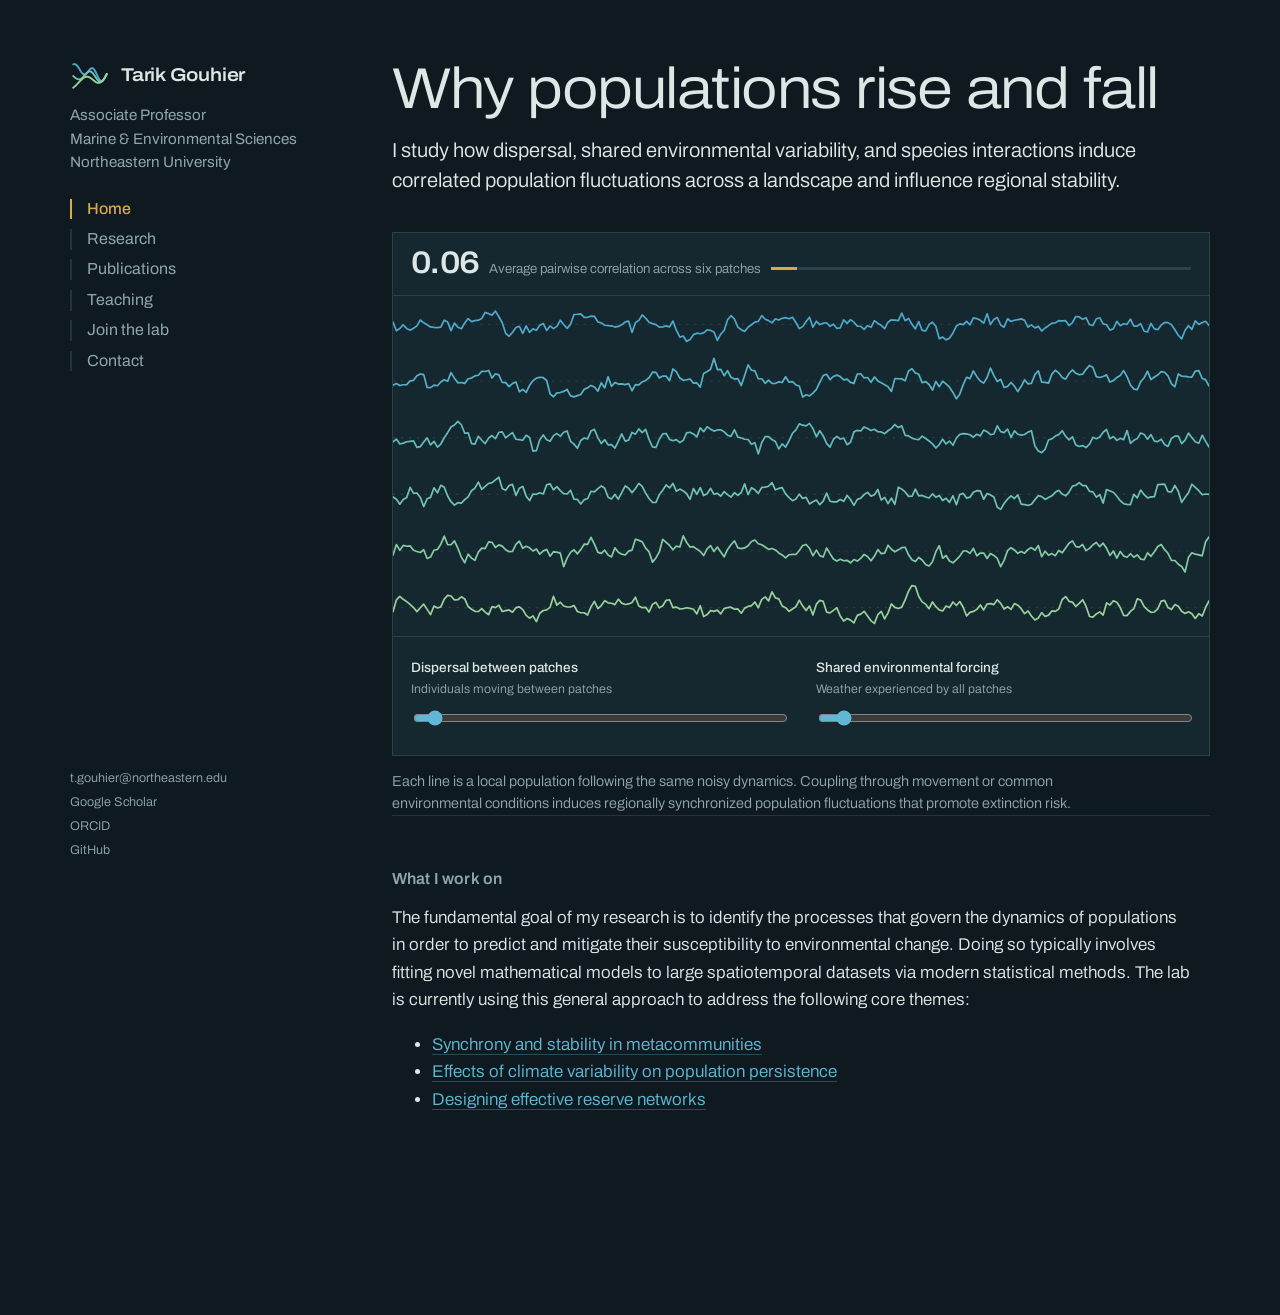
==== commit 9e540946: "Initial commit" ====
--- a/index.html
+++ b/index.html
@@ -4,7 +4,7 @@
 <meta charset="utf-8">
 <meta name="viewport" content="width=device-width, initial-scale=1">
 <title>Tarik Gouhier — Theoretical Population Biology</title>
-<meta name="description" content="Theoretical Population Biologist at Northeastern University working on spatial population dynamics, synchrony, and the theory behind biodiversity-ecosystem functioning research.">
+<meta name="description" content="Theoretical Population Biologist at Northeastern University working on spatial population dynamics, synchrony, and how to design effective reserve networks.">
 <link rel="preconnect" href="https://fonts.googleapis.com">
 <link rel="preconnect" href="https://fonts.gstatic.com" crossorigin>
 <link href="https://fonts.googleapis.com/css2?family=Archivo:ital,wdth,wght@0,100..125,300..700;1,100..125,400..600&display=swap" rel="stylesheet">
@@ -81,7 +81,7 @@
           <ul>
             <li><a href="research.html#synchrony">Synchrony and stability in metacommunities</a></li>
             <li><a href="research.html#extinction">Effects of climate variability on population persistence</a></li>
-            <li><a href="research.html#bef">Relationship between biodiversity and ecosystem functioning</a></li>
+            <li><a href="research.html#reserves">Designing effective reserve networks</a></li>
           </ul>
       </div>
     </section>
